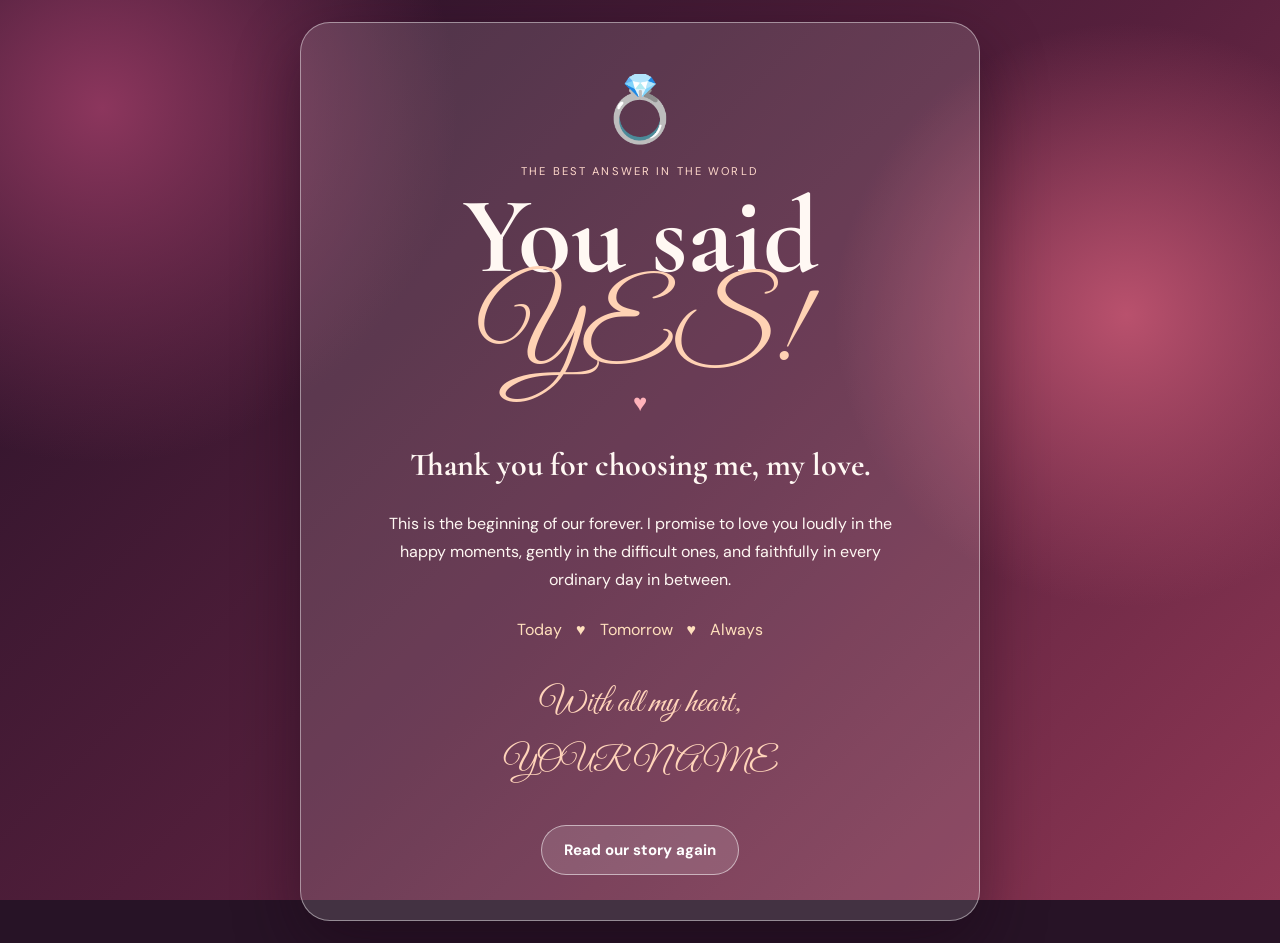
==== yes.html @ 83f261bd "added code" ====
<!doctype html><html lang="en"><head><meta charset="utf-8"><meta name="viewport" content="width=device-width,initial-scale=1"><title>You Said Yes!</title><link rel="stylesheet" href="style.css"></head><body class="yespage"><div id="confetti"></div><main class="yesmain"><section class="yescard"><div class="ring bigring">💍</div><p class="caps">The best answer in the world</p><h1>You said <em>YES!</em></h1><div class="line">♥</div><h2>Thank you for choosing me, my love.</h2><p>This is the beginning of our forever. I promise to love you loudly in the happy moments, gently in the difficult ones, and faithfully in every ordinary day in between.</p><div class="promise"><span>Today</span><b>♥</b><span>Tomorrow</span><b>♥</b><span>Always</span></div><p class="signature">With all my heart,<br>YOUR NAME</p><a class="back" href="index.html">Read our story again</a></section></main><script src="yes.js"></script></body></html>
---- style.css ----
@import url('https://fonts.googleapis.com/css2?family=Cormorant+Garamond:wght@500;600;700&family=DM+Sans:wght@400;500;700&family=Great+Vibes&display=swap');*{box-sizing:border-box}html{scroll-behavior:smooth}body{margin:0;background:#271326;color:#fff8f3;font:16px 'DM Sans',sans-serif;overflow-x:hidden}body:before{content:'';position:fixed;inset:0;z-index:-2;background:radial-gradient(circle at 8% 12%,#8c365d 0,transparent 25%),radial-gradient(circle at 88% 35%,#b9516d 0,transparent 23%),linear-gradient(135deg,#251127,#57203d 54%,#8f3754)}.intro{position:fixed;z-index:10;inset:0;display:grid;place-items:center;background:linear-gradient(135deg,#210e2b,#762644);transition:opacity .7s,visibility .7s}.intro.hide{opacity:0;visibility:hidden}.intro-box{width:min(90%,540px);text-align:center;padding:36px 30px;border:1px solid #ffffff70;border-radius:28px;background:#ffffff12;box-shadow:0 25px 70px #10031388}.pulse{font-size:56px;color:#ff9bad;animation:pulse 1.6s infinite}.intro h1,h1,h2{font-family:'Cormorant Garamond',serif}.intro h1{font-size:3.2rem;margin:8px}.intro h1 span,em{font-family:'Great Vibes',cursive;font-style:normal;color:#ffd2b4;font-weight:400}.intro p{line-height:1.7}.intro button,.scroll,.choice a,.choice button,.back,#sound{border:0;border-radius:100px;padding:14px 22px;background:linear-gradient(135deg,#ff8499,#df315e);color:#fff;text-decoration:none;font:700 .94rem 'DM Sans',sans-serif;cursor:pointer;box-shadow:0 8px 20px #4a0d2866}.intro small{display:block;margin-top:14px;color:#ffe4d8}header{height:64px;width:min(1120px,92%);margin:auto;display:flex;justify-content:space-between;align-items:center}.brand{color:#fff7f0;text-decoration:none;font:600 1.35rem 'Cormorant Garamond',serif}.brand b{color:#ff9daf}#sound{padding:8px 13px;background:#ffffff16;border:1px solid #ffffff55;box-shadow:none;font-size:.72rem}.hero{min-height:calc(100vh - 64px);display:grid;place-content:center;text-align:center;padding:50px 18px}.caps{text-transform:uppercase;letter-spacing:.19em;font-size:.7rem;color:#ffd9cb}.hero-art{width:min(520px,88vw);height:230px;margin:5px auto 12px;border:6px solid #fff5e7;border-radius:23px;position:relative;overflow:hidden;background:linear-gradient(#32173f,#b14768);box-shadow:0 16px 35px #1f092866}.moon{position:absolute;right:45px;top:15px;font:100px Georgia;color:#fff4d0}.stars{position:absolute;top:30px;left:30px;color:#ffecc3;font-size:18px}.pair{position:absolute;bottom:-39px;left:50%;transform:translateX(-50%);font-size:175px;color:#1e1021;text-shadow:34px 0 #1e1021}.hero h2,.section h2{font-size:clamp(2.8rem,7vw,5rem);line-height:.9;margin:12px 0 18px}.lead,.sub{line-height:1.75;max-width:630px;margin:0 auto 25px;color:#fff0eb}.scroll{display:inline-block;justify-self:center;background:#fff2;border:1px solid #fff8;box-shadow:none}.section{padding:100px max(6vw,20px);text-align:center}.warm{background:#fff7f010;border-top:1px solid #ffffff22;border-bottom:1px solid #ffffff22}.timeline{max-width:900px;margin:40px auto 0;display:grid;grid-template-columns:repeat(4,1fr);gap:15px;text-align:left}.timeline article{padding:22px;border-left:1px solid #ffc7c5;background:#ffffff0d;border-radius:0 16px 16px 0}.timeline span{color:#ffb2b7;font:2rem 'Great Vibes',cursive}.timeline h3{font-family:'Cormorant Garamond',serif;font-size:1.5rem;margin:4px 0}.timeline p{font-size:.88rem;line-height:1.6;color:#ffe8df}.reasons{margin:35px auto 15px;max-width:850px;display:grid;grid-template-columns:repeat(3,1fr);gap:12px}.reason{min-height:120px;padding:18px;border:1px solid #ffd6cf66;border-radius:18px;background:#fff7f011;color:#fff8f3;font:500 .95rem 'DM Sans',sans-serif;cursor:pointer;transition:.25s}.reason b{display:block;color:#ff98ad;font-size:1.5rem;margin-top:9px}.reason.active{background:#fff0eb;color:#672340;transform:translateY(-5px)}.note{color:#ffdbcf;font-size:.86rem}.scanner{position:relative;overflow:hidden;max-width:510px;margin:30px auto 0;padding:30px;border:1px solid #ffffff55;border-radius:20px;background:#11091c33}.scanline{position:absolute;inset:0;background:linear-gradient(transparent 45%,#ff9bae44 50%,transparent 55%);animation:scan 2.8s infinite}.meter{height:12px;overflow:hidden;border-radius:20px;background:#fff3;margin:18px 0}.meter i{display:block;height:100%;width:100%;background:linear-gradient(90deg,#ff9ba7,#ffe2a6);animation:load 2s ease-out}.scanner strong{font:700 1.4rem 'Cormorant Garamond',serif;color:#ffe0a4}.scanner ul{padding:0;text-align:left;list-style:none;line-height:2}.scanner b{float:right;color:#ffb9b9}.quiz #quizbox{max-width:540px;margin:25px auto}.q{font:600 1.25rem 'Cormorant Garamond',serif}.quiz button{display:block;width:100%;margin:9px 0;padding:14px;border:1px solid #ffffff55;border-radius:13px;background:#ffffff12;color:#fff;text-align:left;cursor:pointer;font:inherit}.quiz button:hover{background:#fff4}.letter{background:linear-gradient(#fff4,#fff1)}.paper{max-width:700px;min-height:210px;margin:27px auto 0;padding:35px;text-align:left;color:#64233f;background:#fff6ec;border-radius:4px;box-shadow:10px 13px 0 #42152d55;font:1.2rem/1.8 'Cormorant Garamond',serif}.cursor{animation:blink .8s infinite}.final{padding-bottom:130px}.ring{font-size:4rem}.choice{height:82px;display:flex;justify-content:center;align-items:center;gap:18px;position:relative;max-width:440px;margin:23px auto 0}.choice button{position:relative;background:#fff2;border:1px solid #fff8;box-shadow:none}.choice a{color:white}.yespage{display:grid;place-items:center;min-height:100vh;padding:22px}.yesmain{width:min(100%,680px);text-align:center}.yescard{padding:45px max(6vw,23px);border:1px solid #ffffff70;border-radius:30px;background:#fff2;box-shadow:0 25px 65px #19061677}.yescard h1{font-size:clamp(4rem,12vw,6.8rem);line-height:.8;margin:10px}.yescard h2{font-size:2rem}.yescard p{line-height:1.75}.bigring{animation:pulse 1.6s infinite}.line{color:#ffb2ba;font-size:1.5rem}.promise{display:flex;justify-content:center;gap:14px;margin:25px;color:#ffe0bd}.signature{font:2.1rem/1.2 'Great Vibes',cursive;color:#ffd4ba}.back{display:inline-block;background:#fff2;border:1px solid #fff8;box-shadow:none}.confetti{position:fixed;top:-20px;width:10px;height:16px;animation:fall linear forwards}@keyframes pulse{50%{transform:scale(1.12)}}@keyframes scan{to{transform:translateY(100%)}}@keyframes load{from{width:0}}@keyframes blink{50%{opacity:0}}@keyframes fall{to{transform:translate(var(--drift),110vh) rotate(720deg)}}@media(max-width:700px){.timeline,.reasons{grid-template-columns:1fr 1fr}.section{padding:70px 20px}}@media(max-width:430px){.timeline,.reasons{grid-template-columns:1fr}.choice{gap:8px}.choice a,.choice button{padding:13px 15px}.paper{padding:23px}.hero-art{height:190px}}
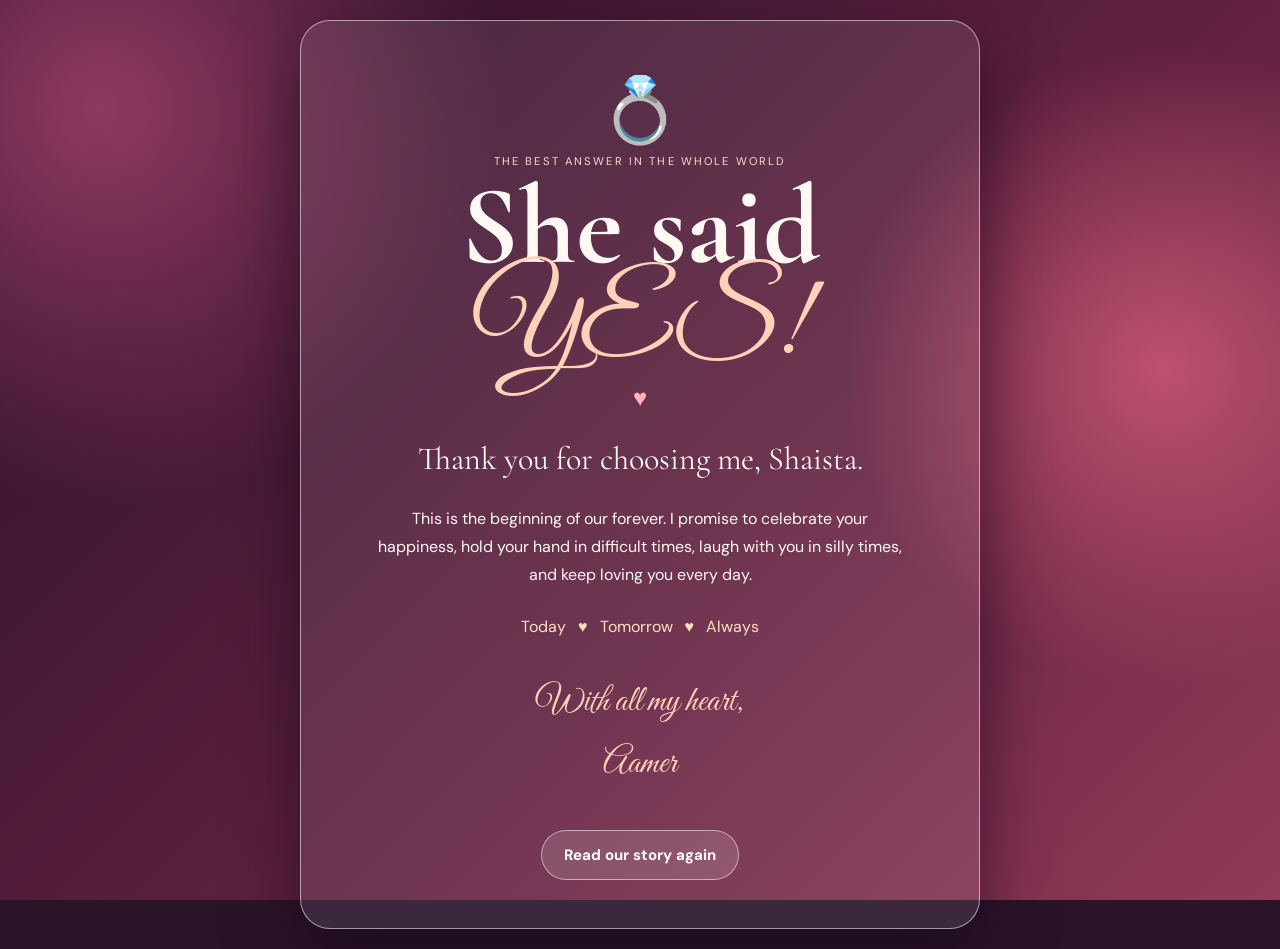
==== commit 6cc7380d: "final website for proposal" ====
--- a/yes.html
+++ b/yes.html
@@ -1 +1 @@
-<!doctype html><html lang="en"><head><meta charset="utf-8"><meta name="viewport" content="width=device-width,initial-scale=1"><title>You Said Yes!</title><link rel="stylesheet" href="style.css"></head><body class="yespage"><div id="confetti"></div><main class="yesmain"><section class="yescard"><div class="ring bigring">💍</div><p class="caps">The best answer in the world</p><h1>You said <em>YES!</em></h1><div class="line">♥</div><h2>Thank you for choosing me, my love.</h2><p>This is the beginning of our forever. I promise to love you loudly in the happy moments, gently in the difficult ones, and faithfully in every ordinary day in between.</p><div class="promise"><span>Today</span><b>♥</b><span>Tomorrow</span><b>♥</b><span>Always</span></div><p class="signature">With all my heart,<br>YOUR NAME</p><a class="back" href="index.html">Read our story again</a></section></main><script src="yes.js"></script></body></html>+<!doctype html><html lang="en"><head><meta charset="utf-8"><meta name="viewport" content="width=device-width,initial-scale=1"><meta name="theme-color" content="#35152f"><title>She Said Yes! ♥</title><link rel="stylesheet" href="style.css"></head><body class="yes-page"><div id="confetti"></div><main class="yes-wrap"><section class="yes-card"><div class="ring huge">💍</div><p class="caps">The best answer in the whole world</p><h1>She said <em>YES!</em></h1><div class="line">♥</div><h2>Thank you for choosing me, Shaista.</h2><p>This is the beginning of our forever. I promise to celebrate your happiness, hold your hand in difficult times, laugh with you in silly times, and keep loving you every day.</p><div class="always"><span>Today</span> ♥ <span>Tomorrow</span> ♥ <span>Always</span></div><p class="signature">With all my heart,<br>Aamer</p><a class="glass-btn" href="index.html">Read our story again</a></section></main><script src="yes.js"></script></body></html>
--- a/style.css
+++ b/style.css
@@ -1 +1 @@
-@import url('https://fonts.googleapis.com/css2?family=Cormorant+Garamond:wght@500;600;700&family=DM+Sans:wght@400;500;700&family=Great+Vibes&display=swap');*{box-sizing:border-box}html{scroll-behavior:smooth}body{margin:0;background:#271326;color:#fff8f3;font:16px 'DM Sans',sans-serif;overflow-x:hidden}body:before{content:'';position:fixed;inset:0;z-index:-2;background:radial-gradient(circle at 8% 12%,#8c365d 0,transparent 25%),radial-gradient(circle at 88% 35%,#b9516d 0,transparent 23%),linear-gradient(135deg,#251127,#57203d 54%,#8f3754)}.intro{position:fixed;z-index:10;inset:0;display:grid;place-items:center;background:linear-gradient(135deg,#210e2b,#762644);transition:opacity .7s,visibility .7s}.intro.hide{opacity:0;visibility:hidden}.intro-box{width:min(90%,540px);text-align:center;padding:36px 30px;border:1px solid #ffffff70;border-radius:28px;background:#ffffff12;box-shadow:0 25px 70px #10031388}.pulse{font-size:56px;color:#ff9bad;animation:pulse 1.6s infinite}.intro h1,h1,h2{font-family:'Cormorant Garamond',serif}.intro h1{font-size:3.2rem;margin:8px}.intro h1 span,em{font-family:'Great Vibes',cursive;font-style:normal;color:#ffd2b4;font-weight:400}.intro p{line-height:1.7}.intro button,.scroll,.choice a,.choice button,.back,#sound{border:0;border-radius:100px;padding:14px 22px;background:linear-gradient(135deg,#ff8499,#df315e);color:#fff;text-decoration:none;font:700 .94rem 'DM Sans',sans-serif;cursor:pointer;box-shadow:0 8px 20px #4a0d2866}.intro small{display:block;margin-top:14px;color:#ffe4d8}header{height:64px;width:min(1120px,92%);margin:auto;display:flex;justify-content:space-between;align-items:center}.brand{color:#fff7f0;text-decoration:none;font:600 1.35rem 'Cormorant Garamond',serif}.brand b{color:#ff9daf}#sound{padding:8px 13px;background:#ffffff16;border:1px solid #ffffff55;box-shadow:none;font-size:.72rem}.hero{min-height:calc(100vh - 64px);display:grid;place-content:center;text-align:center;padding:50px 18px}.caps{text-transform:uppercase;letter-spacing:.19em;font-size:.7rem;color:#ffd9cb}.hero-art{width:min(520px,88vw);height:230px;margin:5px auto 12px;border:6px solid #fff5e7;border-radius:23px;position:relative;overflow:hidden;background:linear-gradient(#32173f,#b14768);box-shadow:0 16px 35px #1f092866}.moon{position:absolute;right:45px;top:15px;font:100px Georgia;color:#fff4d0}.stars{position:absolute;top:30px;left:30px;color:#ffecc3;font-size:18px}.pair{position:absolute;bottom:-39px;left:50%;transform:translateX(-50%);font-size:175px;color:#1e1021;text-shadow:34px 0 #1e1021}.hero h2,.section h2{font-size:clamp(2.8rem,7vw,5rem);line-height:.9;margin:12px 0 18px}.lead,.sub{line-height:1.75;max-width:630px;margin:0 auto 25px;color:#fff0eb}.scroll{display:inline-block;justify-self:center;background:#fff2;border:1px solid #fff8;box-shadow:none}.section{padding:100px max(6vw,20px);text-align:center}.warm{background:#fff7f010;border-top:1px solid #ffffff22;border-bottom:1px solid #ffffff22}.timeline{max-width:900px;margin:40px auto 0;display:grid;grid-template-columns:repeat(4,1fr);gap:15px;text-align:left}.timeline article{padding:22px;border-left:1px solid #ffc7c5;background:#ffffff0d;border-radius:0 16px 16px 0}.timeline span{color:#ffb2b7;font:2rem 'Great Vibes',cursive}.timeline h3{font-family:'Cormorant Garamond',serif;font-size:1.5rem;margin:4px 0}.timeline p{font-size:.88rem;line-height:1.6;color:#ffe8df}.reasons{margin:35px auto 15px;max-width:850px;display:grid;grid-template-columns:repeat(3,1fr);gap:12px}.reason{min-height:120px;padding:18px;border:1px solid #ffd6cf66;border-radius:18px;background:#fff7f011;color:#fff8f3;font:500 .95rem 'DM Sans',sans-serif;cursor:pointer;transition:.25s}.reason b{display:block;color:#ff98ad;font-size:1.5rem;margin-top:9px}.reason.active{background:#fff0eb;color:#672340;transform:translateY(-5px)}.note{color:#ffdbcf;font-size:.86rem}.scanner{position:relative;overflow:hidden;max-width:510px;margin:30px auto 0;padding:30px;border:1px solid #ffffff55;border-radius:20px;background:#11091c33}.scanline{position:absolute;inset:0;background:linear-gradient(transparent 45%,#ff9bae44 50%,transparent 55%);animation:scan 2.8s infinite}.meter{height:12px;overflow:hidden;border-radius:20px;background:#fff3;margin:18px 0}.meter i{display:block;height:100%;width:100%;background:linear-gradient(90deg,#ff9ba7,#ffe2a6);animation:load 2s ease-out}.scanner strong{font:700 1.4rem 'Cormorant Garamond',serif;color:#ffe0a4}.scanner ul{padding:0;text-align:left;list-style:none;line-height:2}.scanner b{float:right;color:#ffb9b9}.quiz #quizbox{max-width:540px;margin:25px auto}.q{font:600 1.25rem 'Cormorant Garamond',serif}.quiz button{display:block;width:100%;margin:9px 0;padding:14px;border:1px solid #ffffff55;border-radius:13px;background:#ffffff12;color:#fff;text-align:left;cursor:pointer;font:inherit}.quiz button:hover{background:#fff4}.letter{background:linear-gradient(#fff4,#fff1)}.paper{max-width:700px;min-height:210px;margin:27px auto 0;padding:35px;text-align:left;color:#64233f;background:#fff6ec;border-radius:4px;box-shadow:10px 13px 0 #42152d55;font:1.2rem/1.8 'Cormorant Garamond',serif}.cursor{animation:blink .8s infinite}.final{padding-bottom:130px}.ring{font-size:4rem}.choice{height:82px;display:flex;justify-content:center;align-items:center;gap:18px;position:relative;max-width:440px;margin:23px auto 0}.choice button{position:relative;background:#fff2;border:1px solid #fff8;box-shadow:none}.choice a{color:white}.yespage{display:grid;place-items:center;min-height:100vh;padding:22px}.yesmain{width:min(100%,680px);text-align:center}.yescard{padding:45px max(6vw,23px);border:1px solid #ffffff70;border-radius:30px;background:#fff2;box-shadow:0 25px 65px #19061677}.yescard h1{font-size:clamp(4rem,12vw,6.8rem);line-height:.8;margin:10px}.yescard h2{font-size:2rem}.yescard p{line-height:1.75}.bigring{animation:pulse 1.6s infinite}.line{color:#ffb2ba;font-size:1.5rem}.promise{display:flex;justify-content:center;gap:14px;margin:25px;color:#ffe0bd}.signature{font:2.1rem/1.2 'Great Vibes',cursive;color:#ffd4ba}.back{display:inline-block;background:#fff2;border:1px solid #fff8;box-shadow:none}.confetti{position:fixed;top:-20px;width:10px;height:16px;animation:fall linear forwards}@keyframes pulse{50%{transform:scale(1.12)}}@keyframes scan{to{transform:translateY(100%)}}@keyframes load{from{width:0}}@keyframes blink{50%{opacity:0}}@keyframes fall{to{transform:translate(var(--drift),110vh) rotate(720deg)}}@media(max-width:700px){.timeline,.reasons{grid-template-columns:1fr 1fr}.section{padding:70px 20px}}@media(max-width:430px){.timeline,.reasons{grid-template-columns:1fr}.choice{gap:8px}.choice a,.choice button{padding:13px 15px}.paper{padding:23px}.hero-art{height:190px}}+@import url('https://fonts.googleapis.com/css2?family=Cormorant+Garamond:wght@500;600;700&family=DM+Sans:wght@400;500;700&family=Great+Vibes&display=swap');*{box-sizing:border-box}html{scroll-behavior:smooth}body{margin:0;overflow-x:hidden;color:#fff8f3;background:#29142a;font:16px 'DM Sans',Arial,sans-serif}body:before{content:'';z-index:-3;position:fixed;inset:0;background:radial-gradient(circle at 8% 12%,#903960,transparent 28%),radial-gradient(circle at 91% 41%,#bd516e,transparent 25%),linear-gradient(135deg,#29112a,#60213f 56%,#923a58)}.overlay{z-index:20;position:fixed;inset:0;display:grid;place-items:center;background:linear-gradient(135deg,#210d2a,#7d294a);transition:opacity .6s,visibility .6s}.overlay.hidden{opacity:0;visibility:hidden}.welcome-card,.loader-card,.yes-card{width:min(92%,600px);padding:38px 30px;text-align:center;border:1px solid #fff8;border-radius:30px;background:#ffffff16;box-shadow:0 25px 70px #17031899}.caps{margin:0;color:#ffd8cb;font-size:.7rem;letter-spacing:.19em;text-transform:uppercase}.beat-heart{font-size:60px;color:#ff9daf;animation:beat 1.5s infinite}.welcome-card h1,h1,h2{font-family:'Cormorant Garamond',Georgia,serif}.welcome-card h1{font-size:3.4rem;margin:8px}.welcome-card p{line-height:1.75}em,.signature{font-family:'Great Vibes',cursive;font-style:normal;font-weight:400;color:#ffd1b8}.welcome-card button,.glass-btn,#proposal-buttons a,#proposal-buttons button{border:0;border-radius:999px;padding:14px 22px;background:linear-gradient(135deg,#ff8499,#df315e);color:white;text-decoration:none;font:700 .94rem 'DM Sans',sans-serif;cursor:pointer;box-shadow:0 8px 20px #610d2f66}.welcome-card small{display:block;margin-top:14px;color:#ffe3da}.loader-heart{font-size:65px;color:#ff9eb0;animation:beat .75s infinite}.loader-track,.progress{height:11px;overflow:hidden;margin:20px 0;border-radius:20px;background:#fff3}.loader-track i,.progress i{display:block;width:0;height:100%;background:linear-gradient(90deg,#ff99aa,#ffe2a5);animation:fill 4.8s forwards}.loader-card p{color:#ffe4d7}header{height:65px;width:min(1120px,92%);margin:auto;display:flex;align-items:center;justify-content:space-between}header a{color:#fff7f1;text-decoration:none;font:600 1.4rem 'Cormorant Garamond',serif}header b{color:#ff9eb0}#music{padding:8px 12px;color:#fff;background:#fff2;border:1px solid #fff7;border-radius:99px;font-size:.72rem}.hero{min-height:calc(100vh - 65px);padding:40px 18px;display:grid;place-content:center;text-align:center}.moon-art{position:relative;overflow:hidden;width:min(530px,88vw);height:230px;margin:8px auto 14px;border:6px solid #fff5e8;border-radius:23px;background:linear-gradient(#311640,#bb4b6a);box-shadow:0 18px 36px #1b092b77}.moon{position:absolute;right:38px;top:7px;color:#fff6d5;font:105px Georgia}.stars{position:absolute;top:29px;left:30px;color:#fff0c0}.couple{position:absolute;bottom:-42px;left:50%;transform:translateX(-50%);font-size:175px;color:#1e1022;text-shadow:34px 0 #1e1022}.hero h2,.section h2{font-size:clamp(2.8rem,7vw,5rem);line-height:.9;margin:12px 0 18px}.lead,.sub{max-width:650px;margin:0 auto 25px;line-height:1.75;color:#ffefea}.glass-btn{display:inline-block;background:#fff2;border:1px solid #fff8;box-shadow:none}.section{padding:95px max(6vw,20px);text-align:center}.rose{background:#ffffff0d;border-block:1px solid #ffffff22}.timeline{max-width:900px;margin:38px auto 0;display:grid;grid-template-columns:repeat(4,1fr);gap:14px;text-align:left}.timeline article{padding:20px;border-left:1px solid #ffd1ca;background:#fff1;border-radius:0 16px 16px 0}.timeline i{font:2rem 'Great Vibes',cursive;color:#ffb5bc}.timeline h3{margin:4px 0;font:1.55rem 'Cormorant Garamond',serif}.timeline p{font-size:.88rem;line-height:1.65;color:#ffe8e1}.envelopes{max-width:820px;margin:37px auto 14px;display:grid;grid-template-columns:repeat(3,1fr);gap:17px}.envelope{height:150px;position:relative;overflow:hidden;border:0;border-radius:8px;background:#efb5bb;cursor:pointer;box-shadow:0 10px 22px #27091655;color:#6a2740;transition:.35s}.envelope:before,.envelope:after{content:'';position:absolute;top:0;width:0;height:0;border-style:solid}.envelope:before{left:0;border-width:75px 135px 75px 0;border-color:transparent #e78f9a transparent transparent}.envelope:after{right:0;border-width:75px 0 75px 135px;border-color:transparent transparent transparent #e99aa3}.flap{position:absolute;z-index:3;top:0;left:0;width:100%;height:100%;background:#f5c6ca;clip-path:polygon(0 0,100% 0,50% 58%);transform-origin:top;transition:.55s}.envelope b{position:absolute;z-index:4;left:50%;top:58%;transform:translate(-50%,-50%);color:#a62e50}.letter{position:absolute;z-index:1;top:24px;left:12px;right:12px;min-height:100px;padding:13px 9px;background:#fff9ee;border-radius:3px;font:1rem/1.3 'Cormorant Garamond',serif;transition:.5s}.envelope.open{overflow:visible;z-index:2;transform:translateY(-5px)}.envelope.open .flap{transform:rotateX(180deg);z-index:0}.envelope.open .letter{top:-55px;box-shadow:0 8px 18px #5c1c3455}.envelope.open b{display:none}.note{color:#ffdbcf;font-size:.86rem}.scanner{max-width:510px;margin:30px auto 0;padding:29px;position:relative;overflow:hidden;border:1px solid #fff6;border-radius:20px;background:#12091a33}.scan{position:absolute;inset:0;background:linear-gradient(transparent 45%,#ff9bae44 50%,transparent 55%);animation:scan 3s infinite}.scanner strong{display:block;font:700 1.5rem 'Cormorant Garamond',serif;color:#ffe0a4}.scanner p{position:relative;text-align:left;border-bottom:1px solid #fff2;padding-bottom:7px}.scanner p:first-child{text-align:center;border:0}.scanner b{float:right;color:#ffb8b8}.quiz #quiz{max-width:550px;margin:28px auto;position:relative}.quiz button{display:block;width:100%;margin:9px 0;padding:14px;text-align:left;color:#fff;border:1px solid #fff6;border-radius:14px;background:#fff1;cursor:pointer;font:inherit}.quiz button:hover{background:#fff4}.wrong{animation:shake .45s}.right{background:#fff5e9!important;color:#6e2643!important}.effect{position:absolute;z-index:-1;left:50%;top:45%;transform:translate(-50%,-50%);font-size:12rem;opacity:.28;animation:pop .55s}.letter-section{background:#fff2}.paper{min-height:220px;max-width:720px;margin:28px auto 0;padding:35px;text-align:left;color:#682640;background:#fff7ed;border-radius:4px;box-shadow:10px 13px #43172e55;font:1.2rem/1.8 'Cormorant Garamond',serif}.paper p{margin:0;white-space:pre-line}.cursor{animation:blink .8s infinite}.final{padding-bottom:125px}.ring{font-size:4rem}.choices{}#proposal-buttons{height:90px;max-width:460px;margin:23px auto 0;display:flex;align-items:center;justify-content:center;gap:18px;position:relative}#proposal-buttons button{position:relative;background:#fff2;border:1px solid #fff8;box-shadow:none}#yes.beat1{animation:yesbeat .75s infinite}#yes.beat2{animation:yesbeat .48s infinite}#yes.beat3{animation:yesbeat .3s infinite}footer{text-align:center;padding:25px;background:#160b1b;color:#ffdcd3;font-size:.85rem}#rain span{position:fixed;top:-30px;z-index:-1;color:#ffabc0;opacity:.72;animation:fall linear forwards}.yes-page{display:grid;min-height:100vh;place-items:center;padding:20px}.yes-wrap{width:min(100%,680px);text-align:center}.yes-card{width:100%;padding:48px max(6vw,25px)}.yes-card h1{margin:10px;font-size:clamp(4.2rem,12vw,7rem);line-height:.8}.yes-card h2{font:2rem 'Cormorant Garamond',serif}.yes-card p{line-height:1.75}.huge{animation:beat 1.5s infinite}.line{font-size:1.5rem;color:#ffb4bd}.always{margin:27px;color:#ffe0bd;display:flex;gap:12px;justify-content:center}.signature{font-size:2.2rem;line-height:1.2}.confetti{position:fixed;top:-20px;width:10px;height:16px;animation:fall linear forwards}@keyframes beat{50%{transform:scale(1.12)}}@keyframes yesbeat{50%{transform:scale(1.13);filter:brightness(1.16);box-shadow:0 0 28px #ffd2a6}}@keyframes fill{to{width:100%}}@keyframes scan{to{transform:translateY(100%)}}@keyframes blink{50%{opacity:0}}@keyframes fall{to{transform:translate(var(--drift),110vh) rotate(680deg);opacity:.1}}@keyframes shake{25%,75%{transform:translateX(9px)}50%{transform:translateX(-9px)}}@keyframes pop{from{transform:translate(-50%,-50%) scale(.2);opacity:0}}@media(max-width:700px){.timeline,.envelopes{grid-template-columns:1fr 1fr}.section{padding:70px 20px}}@media(max-width:430px){.timeline,.envelopes{grid-template-columns:1fr}.envelope{height:135px}#proposal-buttons{gap:8px}#proposal-buttons a,#proposal-buttons button{padding:13px 15px}.moon-art{height:190px}.paper{padding:24px}.welcome-card{padding:30px 21px}}
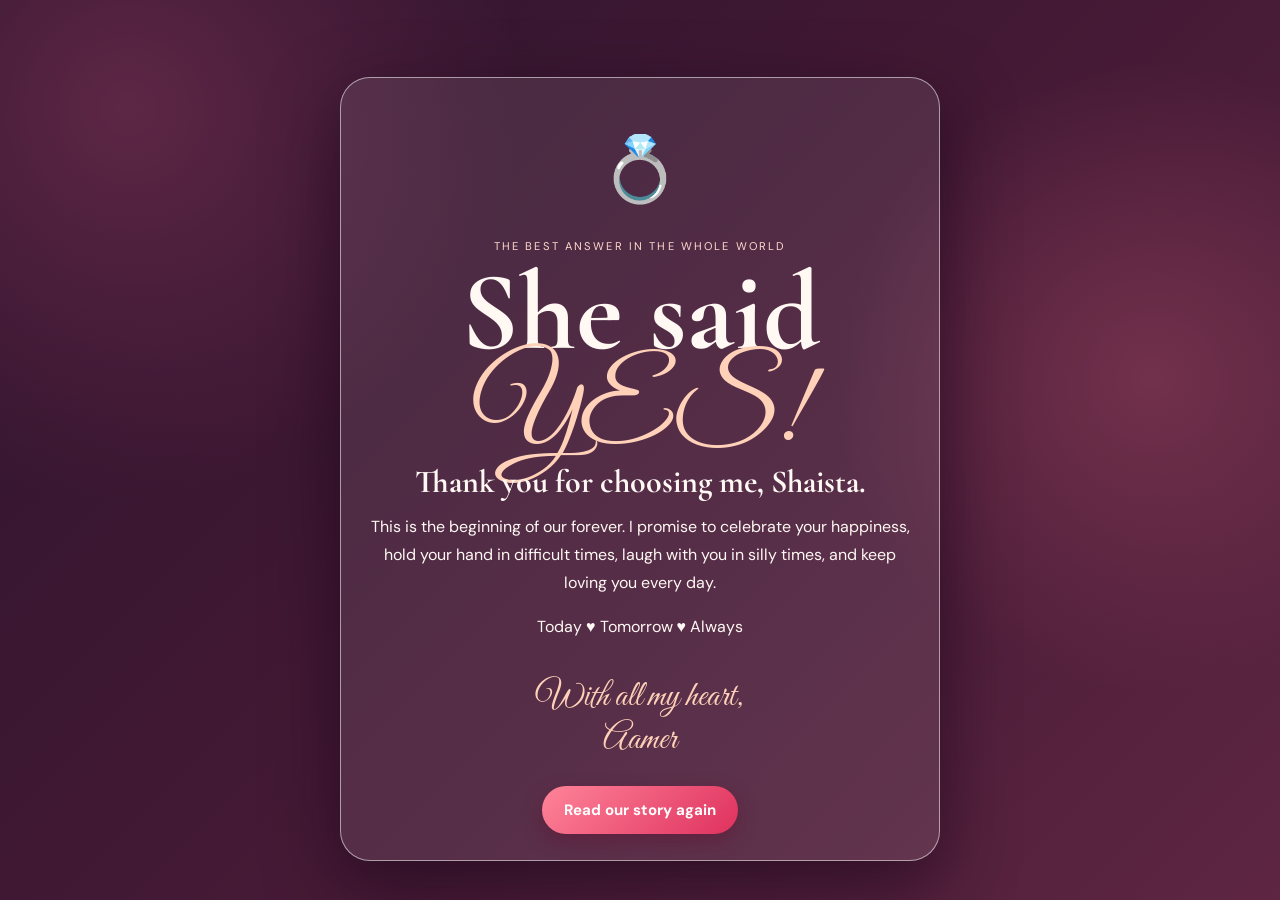
==== commit f9a4ccc1: "final changes done" ====
--- a/yes.html
+++ b/yes.html
@@ -1 +1 @@
-<!doctype html><html lang="en"><head><meta charset="utf-8"><meta name="viewport" content="width=device-width,initial-scale=1"><meta name="theme-color" content="#35152f"><title>She Said Yes! ♥</title><link rel="stylesheet" href="style.css"></head><body class="yes-page"><div id="confetti"></div><main class="yes-wrap"><section class="yes-card"><div class="ring huge">💍</div><p class="caps">The best answer in the whole world</p><h1>She said <em>YES!</em></h1><div class="line">♥</div><h2>Thank you for choosing me, Shaista.</h2><p>This is the beginning of our forever. I promise to celebrate your happiness, hold your hand in difficult times, laugh with you in silly times, and keep loving you every day.</p><div class="always"><span>Today</span> ♥ <span>Tomorrow</span> ♥ <span>Always</span></div><p class="signature">With all my heart,<br>Aamer</p><a class="glass-btn" href="index.html">Read our story again</a></section></main><script src="yes.js"></script></body></html>+<!doctype html><html><head><meta name="viewport" content="width=device-width,initial-scale=1"><title>She Said Yes!</title><link rel="stylesheet" href="style.css"></head><body class="yespage"><div id="confetti"></div><main class="yescard"><div class="ring heart">💍</div><p class="caps">The best answer in the whole world</p><h1>She said <em>YES!</em></h1><h2>Thank you for choosing me, Shaista.</h2><p>This is the beginning of our forever. I promise to celebrate your happiness, hold your hand in difficult times, laugh with you in silly times, and keep loving you every day.</p><div>Today ♥ Tomorrow ♥ Always</div><p class="signature">With all my heart,<br>Aamer</p><a href="index.html">Read our story again</a></main><script src="yes.js"></script></body></html>
--- a/style.css
+++ b/style.css
@@ -1 +1 @@
-@import url('https://fonts.googleapis.com/css2?family=Cormorant+Garamond:wght@500;600;700&family=DM+Sans:wght@400;500;700&family=Great+Vibes&display=swap');*{box-sizing:border-box}html{scroll-behavior:smooth}body{margin:0;overflow-x:hidden;color:#fff8f3;background:#29142a;font:16px 'DM Sans',Arial,sans-serif}body:before{content:'';z-index:-3;position:fixed;inset:0;background:radial-gradient(circle at 8% 12%,#903960,transparent 28%),radial-gradient(circle at 91% 41%,#bd516e,transparent 25%),linear-gradient(135deg,#29112a,#60213f 56%,#923a58)}.overlay{z-index:20;position:fixed;inset:0;display:grid;place-items:center;background:linear-gradient(135deg,#210d2a,#7d294a);transition:opacity .6s,visibility .6s}.overlay.hidden{opacity:0;visibility:hidden}.welcome-card,.loader-card,.yes-card{width:min(92%,600px);padding:38px 30px;text-align:center;border:1px solid #fff8;border-radius:30px;background:#ffffff16;box-shadow:0 25px 70px #17031899}.caps{margin:0;color:#ffd8cb;font-size:.7rem;letter-spacing:.19em;text-transform:uppercase}.beat-heart{font-size:60px;color:#ff9daf;animation:beat 1.5s infinite}.welcome-card h1,h1,h2{font-family:'Cormorant Garamond',Georgia,serif}.welcome-card h1{font-size:3.4rem;margin:8px}.welcome-card p{line-height:1.75}em,.signature{font-family:'Great Vibes',cursive;font-style:normal;font-weight:400;color:#ffd1b8}.welcome-card button,.glass-btn,#proposal-buttons a,#proposal-buttons button{border:0;border-radius:999px;padding:14px 22px;background:linear-gradient(135deg,#ff8499,#df315e);color:white;text-decoration:none;font:700 .94rem 'DM Sans',sans-serif;cursor:pointer;box-shadow:0 8px 20px #610d2f66}.welcome-card small{display:block;margin-top:14px;color:#ffe3da}.loader-heart{font-size:65px;color:#ff9eb0;animation:beat .75s infinite}.loader-track,.progress{height:11px;overflow:hidden;margin:20px 0;border-radius:20px;background:#fff3}.loader-track i,.progress i{display:block;width:0;height:100%;background:linear-gradient(90deg,#ff99aa,#ffe2a5);animation:fill 4.8s forwards}.loader-card p{color:#ffe4d7}header{height:65px;width:min(1120px,92%);margin:auto;display:flex;align-items:center;justify-content:space-between}header a{color:#fff7f1;text-decoration:none;font:600 1.4rem 'Cormorant Garamond',serif}header b{color:#ff9eb0}#music{padding:8px 12px;color:#fff;background:#fff2;border:1px solid #fff7;border-radius:99px;font-size:.72rem}.hero{min-height:calc(100vh - 65px);padding:40px 18px;display:grid;place-content:center;text-align:center}.moon-art{position:relative;overflow:hidden;width:min(530px,88vw);height:230px;margin:8px auto 14px;border:6px solid #fff5e8;border-radius:23px;background:linear-gradient(#311640,#bb4b6a);box-shadow:0 18px 36px #1b092b77}.moon{position:absolute;right:38px;top:7px;color:#fff6d5;font:105px Georgia}.stars{position:absolute;top:29px;left:30px;color:#fff0c0}.couple{position:absolute;bottom:-42px;left:50%;transform:translateX(-50%);font-size:175px;color:#1e1022;text-shadow:34px 0 #1e1022}.hero h2,.section h2{font-size:clamp(2.8rem,7vw,5rem);line-height:.9;margin:12px 0 18px}.lead,.sub{max-width:650px;margin:0 auto 25px;line-height:1.75;color:#ffefea}.glass-btn{display:inline-block;background:#fff2;border:1px solid #fff8;box-shadow:none}.section{padding:95px max(6vw,20px);text-align:center}.rose{background:#ffffff0d;border-block:1px solid #ffffff22}.timeline{max-width:900px;margin:38px auto 0;display:grid;grid-template-columns:repeat(4,1fr);gap:14px;text-align:left}.timeline article{padding:20px;border-left:1px solid #ffd1ca;background:#fff1;border-radius:0 16px 16px 0}.timeline i{font:2rem 'Great Vibes',cursive;color:#ffb5bc}.timeline h3{margin:4px 0;font:1.55rem 'Cormorant Garamond',serif}.timeline p{font-size:.88rem;line-height:1.65;color:#ffe8e1}.envelopes{max-width:820px;margin:37px auto 14px;display:grid;grid-template-columns:repeat(3,1fr);gap:17px}.envelope{height:150px;position:relative;overflow:hidden;border:0;border-radius:8px;background:#efb5bb;cursor:pointer;box-shadow:0 10px 22px #27091655;color:#6a2740;transition:.35s}.envelope:before,.envelope:after{content:'';position:absolute;top:0;width:0;height:0;border-style:solid}.envelope:before{left:0;border-width:75px 135px 75px 0;border-color:transparent #e78f9a transparent transparent}.envelope:after{right:0;border-width:75px 0 75px 135px;border-color:transparent transparent transparent #e99aa3}.flap{position:absolute;z-index:3;top:0;left:0;width:100%;height:100%;background:#f5c6ca;clip-path:polygon(0 0,100% 0,50% 58%);transform-origin:top;transition:.55s}.envelope b{position:absolute;z-index:4;left:50%;top:58%;transform:translate(-50%,-50%);color:#a62e50}.letter{position:absolute;z-index:1;top:24px;left:12px;right:12px;min-height:100px;padding:13px 9px;background:#fff9ee;border-radius:3px;font:1rem/1.3 'Cormorant Garamond',serif;transition:.5s}.envelope.open{overflow:visible;z-index:2;transform:translateY(-5px)}.envelope.open .flap{transform:rotateX(180deg);z-index:0}.envelope.open .letter{top:-55px;box-shadow:0 8px 18px #5c1c3455}.envelope.open b{display:none}.note{color:#ffdbcf;font-size:.86rem}.scanner{max-width:510px;margin:30px auto 0;padding:29px;position:relative;overflow:hidden;border:1px solid #fff6;border-radius:20px;background:#12091a33}.scan{position:absolute;inset:0;background:linear-gradient(transparent 45%,#ff9bae44 50%,transparent 55%);animation:scan 3s infinite}.scanner strong{display:block;font:700 1.5rem 'Cormorant Garamond',serif;color:#ffe0a4}.scanner p{position:relative;text-align:left;border-bottom:1px solid #fff2;padding-bottom:7px}.scanner p:first-child{text-align:center;border:0}.scanner b{float:right;color:#ffb8b8}.quiz #quiz{max-width:550px;margin:28px auto;position:relative}.quiz button{display:block;width:100%;margin:9px 0;padding:14px;text-align:left;color:#fff;border:1px solid #fff6;border-radius:14px;background:#fff1;cursor:pointer;font:inherit}.quiz button:hover{background:#fff4}.wrong{animation:shake .45s}.right{background:#fff5e9!important;color:#6e2643!important}.effect{position:absolute;z-index:-1;left:50%;top:45%;transform:translate(-50%,-50%);font-size:12rem;opacity:.28;animation:pop .55s}.letter-section{background:#fff2}.paper{min-height:220px;max-width:720px;margin:28px auto 0;padding:35px;text-align:left;color:#682640;background:#fff7ed;border-radius:4px;box-shadow:10px 13px #43172e55;font:1.2rem/1.8 'Cormorant Garamond',serif}.paper p{margin:0;white-space:pre-line}.cursor{animation:blink .8s infinite}.final{padding-bottom:125px}.ring{font-size:4rem}.choices{}#proposal-buttons{height:90px;max-width:460px;margin:23px auto 0;display:flex;align-items:center;justify-content:center;gap:18px;position:relative}#proposal-buttons button{position:relative;background:#fff2;border:1px solid #fff8;box-shadow:none}#yes.beat1{animation:yesbeat .75s infinite}#yes.beat2{animation:yesbeat .48s infinite}#yes.beat3{animation:yesbeat .3s infinite}footer{text-align:center;padding:25px;background:#160b1b;color:#ffdcd3;font-size:.85rem}#rain span{position:fixed;top:-30px;z-index:-1;color:#ffabc0;opacity:.72;animation:fall linear forwards}.yes-page{display:grid;min-height:100vh;place-items:center;padding:20px}.yes-wrap{width:min(100%,680px);text-align:center}.yes-card{width:100%;padding:48px max(6vw,25px)}.yes-card h1{margin:10px;font-size:clamp(4.2rem,12vw,7rem);line-height:.8}.yes-card h2{font:2rem 'Cormorant Garamond',serif}.yes-card p{line-height:1.75}.huge{animation:beat 1.5s infinite}.line{font-size:1.5rem;color:#ffb4bd}.always{margin:27px;color:#ffe0bd;display:flex;gap:12px;justify-content:center}.signature{font-size:2.2rem;line-height:1.2}.confetti{position:fixed;top:-20px;width:10px;height:16px;animation:fall linear forwards}@keyframes beat{50%{transform:scale(1.12)}}@keyframes yesbeat{50%{transform:scale(1.13);filter:brightness(1.16);box-shadow:0 0 28px #ffd2a6}}@keyframes fill{to{width:100%}}@keyframes scan{to{transform:translateY(100%)}}@keyframes blink{50%{opacity:0}}@keyframes fall{to{transform:translate(var(--drift),110vh) rotate(680deg);opacity:.1}}@keyframes shake{25%,75%{transform:translateX(9px)}50%{transform:translateX(-9px)}}@keyframes pop{from{transform:translate(-50%,-50%) scale(.2);opacity:0}}@media(max-width:700px){.timeline,.envelopes{grid-template-columns:1fr 1fr}.section{padding:70px 20px}}@media(max-width:430px){.timeline,.envelopes{grid-template-columns:1fr}.envelope{height:135px}#proposal-buttons{gap:8px}#proposal-buttons a,#proposal-buttons button{padding:13px 15px}.moon-art{height:190px}.paper{padding:24px}.welcome-card{padding:30px 21px}}+@import url('https://fonts.googleapis.com/css2?family=Cormorant+Garamond:wght@500;600;700&family=DM+Sans:wght@400;700&family=Great+Vibes&display=swap');*{box-sizing:border-box}html{scroll-behavior:smooth}body{margin:0;text-align:center;color:#fff8f3;font:16px 'DM Sans',sans-serif;background:radial-gradient(circle at 10% 12%,#913b60,transparent 28%),radial-gradient(circle at 90% 42%,#bd516e,transparent 25%),linear-gradient(135deg,#29112a,#60213f 56%,#923a58);overflow-x:hidden}body:before{content:'';z-index:-2;position:fixed;inset:0;background:#32152f88}.overlay{position:fixed;z-index:20;inset:0;display:grid;place-items:center;background:linear-gradient(135deg,#210d2a,#7d294a);transition:.6s}.hide{display:none!important}.card,.yescard{width:min(92%,600px);padding:36px 28px;border:1px solid #fff8;border-radius:30px;background:#ffffff16;box-shadow:0 25px 70px #17031899}.heart{font-size:62px;color:#ff9daf;animation:beat 1.5s infinite}.caps{letter-spacing:.19em;text-transform:uppercase;font-size:.7rem;color:#ffd8cb}h1,h2,h3{font-family:'Cormorant Garamond',serif}h1{font-size:3.4rem;margin:8px}h2{font-size:clamp(2.8rem,7vw,5rem);line-height:.9;margin:10px}em,.signature{font-family:'Great Vibes',cursive;font-style:normal;font-weight:400;color:#ffd1b8}.card p,.hero p,.final p{line-height:1.75}.card button,main a,#area button,#generate{border:0;border-radius:99px;padding:14px 22px;background:linear-gradient(135deg,#ff8499,#df315e);color:#fff;font:700 .94rem 'DM Sans';text-decoration:none;cursor:pointer;box-shadow:0 8px 20px #610d2f66}.card small{display:block;margin-top:14px;color:#ffe3da}.bar{height:11px;overflow:hidden;margin:20px 0;border-radius:20px;background:#fff3}.bar i{display:block;width:0;height:100%;background:linear-gradient(90deg,#ff99aa,#ffe2a5)}.overlay .bar i{animation:fill 5s forwards}header{height:65px;width:min(1120px,92%);margin:auto;display:flex;align-items:center;justify-content:space-between;font:1.45rem 'Cormorant Garamond'}header i{color:#ff9eb0}#music{color:#fff;background:#fff2;border:1px solid #fff7;border-radius:99px;padding:8px 12px;font-size:.72rem}.hero{min-height:calc(100vh - 65px);padding:40px 18px;display:grid;place-content:center}.art{width:min(530px,88vw);height:230px;margin:8px auto 14px;position:relative;overflow:hidden;border:6px solid #fff5e8;border-radius:23px;background:linear-gradient(#311640,#bb4b6a);box-shadow:0 18px 36px #1b092b77}.art span{position:absolute;top:29px;left:30px;color:#fff0c0}.art strong{position:absolute;right:38px;top:7px;color:#fff6d5;font:105px Georgia}.art b{position:absolute;bottom:-42px;left:50%;transform:translateX(-50%);font-size:175px;color:#1e1022;text-shadow:34px 0 #1e1022}.hero p,.final p{max-width:650px;margin:15px auto 25px}.hero a{display:inline-block;background:#fff2;border:1px solid #fff8;box-shadow:none}section{padding:90px max(6vw,20px)}.rose,.letter{background:#ffffff0d;border-block:1px solid #ffffff22}.timeline,.envelopes{max-width:900px;margin:35px auto 0;display:grid;grid-template-columns:repeat(4,1fr);gap:14px;text-align:left}.timeline article{padding:20px;border-left:1px solid #ffd1ca;background:#fff1;border-radius:0 16px 16px 0}.timeline i{font:2rem 'Great Vibes';color:#ffb5bc}.timeline h3{margin:4px 0;font-size:1.55rem}.timeline p{font-size:.88rem;line-height:1.65}.envelopes{grid-template-columns:repeat(3,1fr);gap:17px}.env{height:145px;position:relative;overflow:hidden;border:0;border-radius:8px;background:#efb5bb;color:#a62e50;cursor:pointer;box-shadow:0 10px 22px #27091655}.env:before{content:'';position:absolute;z-index:3;inset:0;background:#f5c6ca;clip-path:polygon(0 0,100% 0,50% 59%);transform-origin:top;transition:.55s}.env span{position:absolute;z-index:4;left:50%;top:58%;transform:translate(-50%,-50%)}.env i{position:absolute;z-index:1;top:22px;left:12px;right:12px;min-height:100px;padding:12px 8px;background:#fff9ee;color:#6a2740;font:1rem/1.3 'Cormorant Garamond';transition:.5s}.env.open{overflow:visible;z-index:2;transform:translateY(-5px)}.env.open:before{transform:rotateX(180deg);z-index:0}.env.open i{top:-53px;box-shadow:0 8px 18px #5c1c3455}.env.open span{display:none}.report{max-width:510px;margin:28px auto;padding:28px;position:relative;overflow:hidden;border:1px solid #fff6;border-radius:20px;background:#12091a33}.report .bar i{animation:fill 6s forwards}.report strong{font:1.5rem 'Cormorant Garamond';color:#ffe0a4}.report p{text-align:left;border-bottom:1px solid #fff2;padding-bottom:7px}.report p:first-child{text-align:center;border:0}.report b{float:right;color:#ffb8b8}.quiz #quiz{max-width:550px;margin:28px auto;position:relative}.quiz button{display:block;width:100%;margin:9px 0;padding:14px;text-align:left;color:#fff;border:1px solid #fff6;border-radius:14px;background:#fff1;cursor:pointer;font:inherit}.effect{position:absolute;z-index:-1;left:50%;top:42%;transform:translate(-50%,-50%);font-size:12rem;opacity:.28;animation:pop .55s}.wrong{animation:shake .45s}.right{background:#fff5e9!important;color:#6e2643!important}.paper{min-height:220px;max-width:720px;margin:28px auto 0;padding:35px;text-align:left;color:#682640;background:#fff7ed;border-radius:4px;box-shadow:10px 13px #43172e55;font:1.2rem/1.8 'Cormorant Garamond'}.paper p{margin:0;white-space:pre-line}.paper span{animation:blink .8s infinite}.ring{font-size:4rem}.final{padding-bottom:125px}#area{height:100px;max-width:560px;margin:23px auto 0;position:relative;display:flex;justify-content:center;align-items:center;gap:22px}#area button{position:relative;background:#fff2;border:1px solid #fff8;box-shadow:none}#yes.b1{animation:yesbeat .75s infinite}#yes.b2{animation:yesbeat .48s infinite}#yes.b3{animation:yesbeat .3s infinite}footer{padding:25px;background:#160b1b;color:#ffdcd3;font-size:.85rem}#rain span{position:fixed;top:-30px;z-index:-1;color:#ffabc0;opacity:.72;animation:fall linear forwards}.yespage{display:grid;min-height:100vh;place-items:center;padding:20px}.yescard{line-height:1.75}.yescard h1{font-size:clamp(4.2rem,12vw,7rem);line-height:.8}.yescard h2{font-size:2rem}.signature{font-size:2.2rem;line-height:1.2}@keyframes beat{50%{transform:scale(1.12)}}@keyframes yesbeat{50%{transform:scale(1.13);filter:brightness(1.16);box-shadow:0 0 28px #ffd2a6}}@keyframes fill{to{width:100%}}@keyframes blink{50%{opacity:0}}@keyframes fall{to{transform:translate(var(--d),110vh) rotate(680deg);opacity:.1}}@keyframes shake{25%,75%{transform:translateX(9px)}50%{transform:translateX(-9px)}}@keyframes pop{from{transform:translate(-50%,-50%) scale(.2);opacity:0}}@media(max-width:700px){.timeline,.envelopes{grid-template-columns:1fr 1fr}section{padding:65px 20px}}@media(max-width:430px){.timeline,.envelopes{grid-template-columns:1fr}.env{height:132px}#area{gap:7px}#area a,#area button{padding:13px 15px}.art{height:190px}.paper{padding:23px}}
